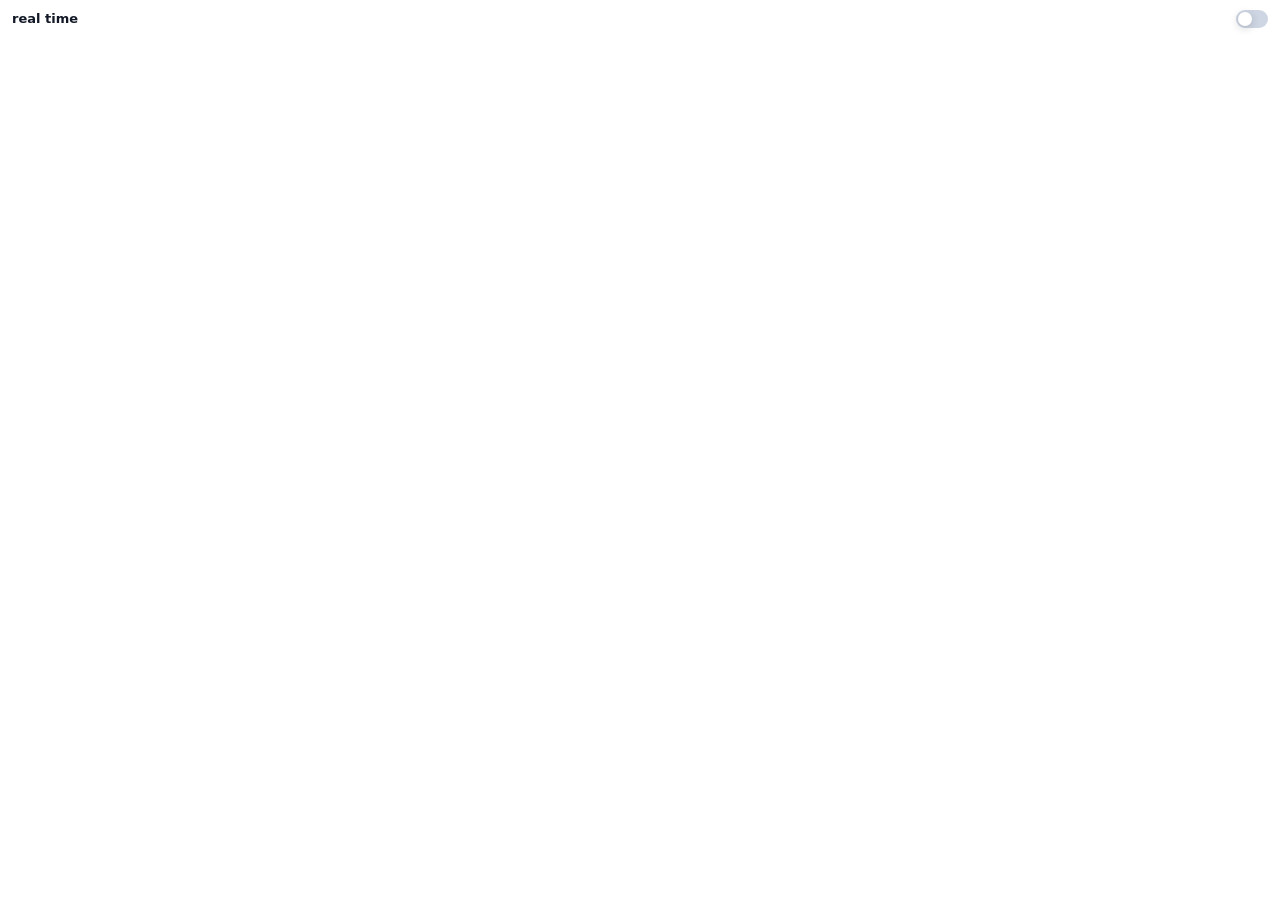
==== src/popup/index.html @ cd0339b8 "팝업 파일을 src 구조로 이동 - 변경 내용:   - popup HTML, CSS, JS를 src/popup 아래로 이동   - manifest의 default_popup 경로를" ====
<!doctype html>
<html lang="ko">

<head>
  <meta charset="utf-8">
  <meta name="viewport" content="width=device-width, initial-scale=1">
  <title>Real time</title>
  <link rel="stylesheet" href="popup.css">
</head>

<body>
  <main class="popup">
    <label class="toggle-card" for="enabled">
      <span class="toggle-label">real time</span>
      <input id="enabled" type="checkbox" role="switch">
      <span class="switch" aria-hidden="true"></span>
    </label>
  </main>
  <script src="popup.js"></script>
</body>

</html>
---- src/popup/popup.css ----
:root {
  --card: #ffffff;
  --card-border: #e2e6ee;
  --focus-shadow: rgba(37, 99, 235, 0.18);
  --text: #121826;
  --switch-off: #cfd6e3;
  --switch-knob: #ffffff;
  --switch-shadow: rgba(15, 23, 42, 0.2);
  --switch-on: #2563eb;
  color-scheme: light dark;
  font-family: Inter, ui-sans-serif, system-ui, -apple-system, BlinkMacSystemFont, "Segoe UI", sans-serif;
}

@media (prefers-color-scheme: dark) {
  :root {
    --card: #22252d;
    --card-border: #373c47;
    --focus-shadow: rgba(96, 165, 250, 0.26);
    --text: #f4f6fb;
    --switch-off: #555d6d;
    --switch-knob: #ffffff;
    --switch-shadow: rgba(0, 0, 0, 0.38);
    --switch-on: #60a5fa;
  }
}

html {
  background: transparent;
}

body {
  background: transparent;
  margin: 0;
  min-width: 132px;
}

.popup {
  background: var(--card);
  border: 0;
  color: var(--text);
  margin: 0;
  padding: 7px 12px;
}

.toggle-card {
  align-items: center;
  background: transparent;
  border: 0;
  cursor: pointer;
  display: flex;
  gap: 7px;
  justify-content: space-between;
  min-height: 24px;
  padding: 0;
  position: relative;
  user-select: none;
}

.toggle-label {
  color: var(--text);
  display: block;
  font-size: 13px;
  font-weight: 650;
  line-height: 1.2;
  white-space: nowrap;
}

.toggle-card input {
  opacity: 0;
  pointer-events: none;
  position: absolute;
}

.switch {
  background: var(--switch-off);
  border-radius: 999px;
  display: block;
  flex: 0 0 auto;
  height: 18px;
  position: relative;
  transition: background 140ms ease, box-shadow 140ms ease;
  width: 32px;
}

.switch::after {
  background: var(--switch-knob);
  border-radius: 50%;
  box-shadow: 0 2px 8px var(--switch-shadow);
  content: "";
  height: 14px;
  left: 2px;
  position: absolute;
  top: 2px;
  transition: transform 140ms ease, box-shadow 140ms ease;
  width: 14px;
}

.toggle-card input:checked + .switch {
  background: var(--switch-on);
  box-shadow: inset 0 0 0 1px rgba(255, 255, 255, 0.16);
}

.toggle-card input:checked + .switch::after {
  transform: translateX(14px);
}

.popup:has(input:focus-visible) {
  box-shadow: inset 0 0 0 2px var(--switch-on), inset 0 0 0 5px var(--focus-shadow);
}
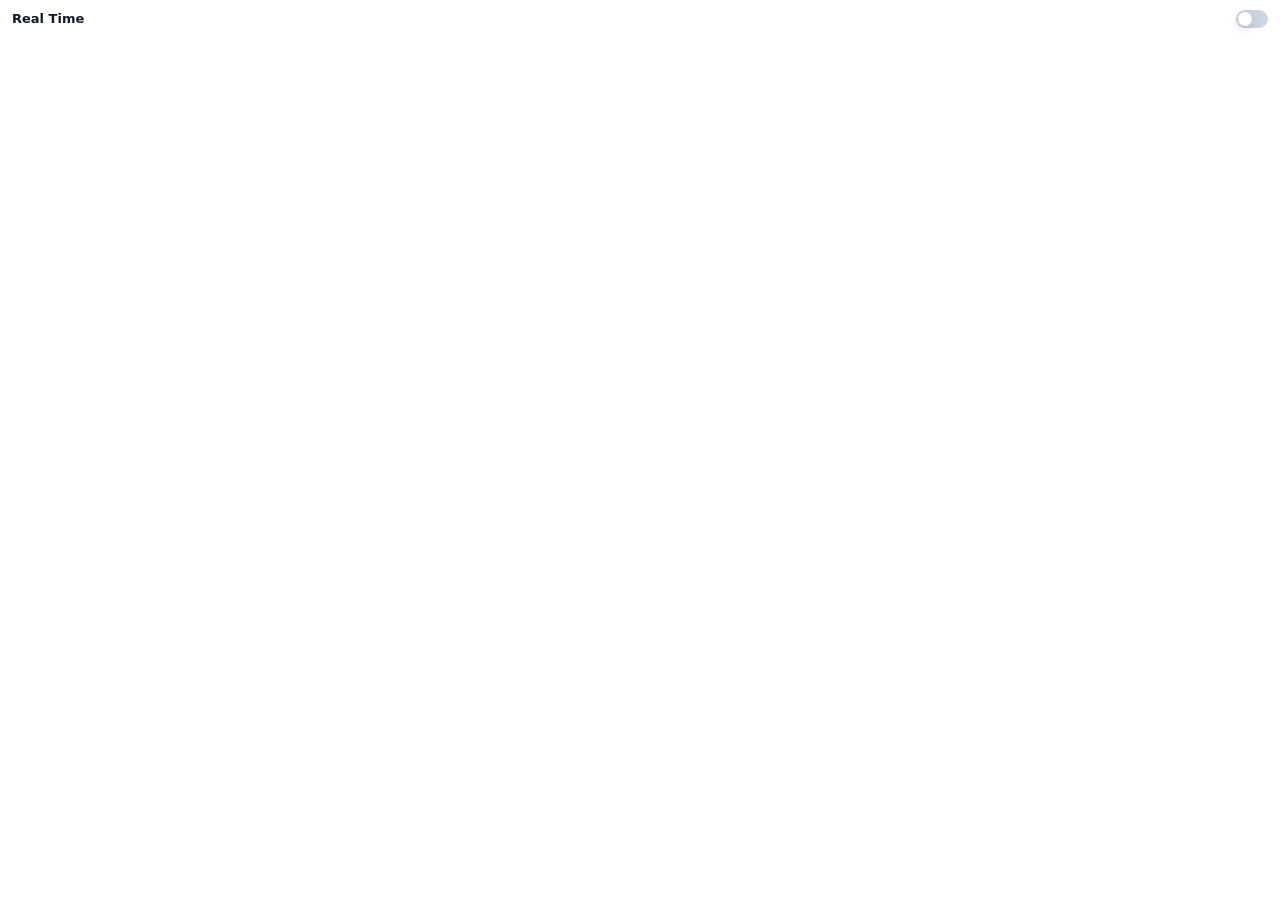
==== commit cc6fa13b: "공개 제품명을 Real Time으로 정리 - 변경 내용:   - manifest 제품명과 popup 제목을 Real Time으로 통일   - Chrome Web Store 업데이트" ====
--- a/src/popup/index.html
+++ b/src/popup/index.html
@@ -4,14 +4,14 @@
 <head>
   <meta charset="utf-8">
   <meta name="viewport" content="width=device-width, initial-scale=1">
-  <title>Real time</title>
+  <title>Real Time</title>
   <link rel="stylesheet" href="popup.css">
 </head>
 
 <body>
   <main class="popup">
     <label class="toggle-card" for="enabled">
-      <span class="toggle-label">real time</span>
+      <span class="toggle-label">Real Time</span>
       <input id="enabled" type="checkbox" role="switch">
       <span class="switch" aria-hidden="true"></span>
     </label>
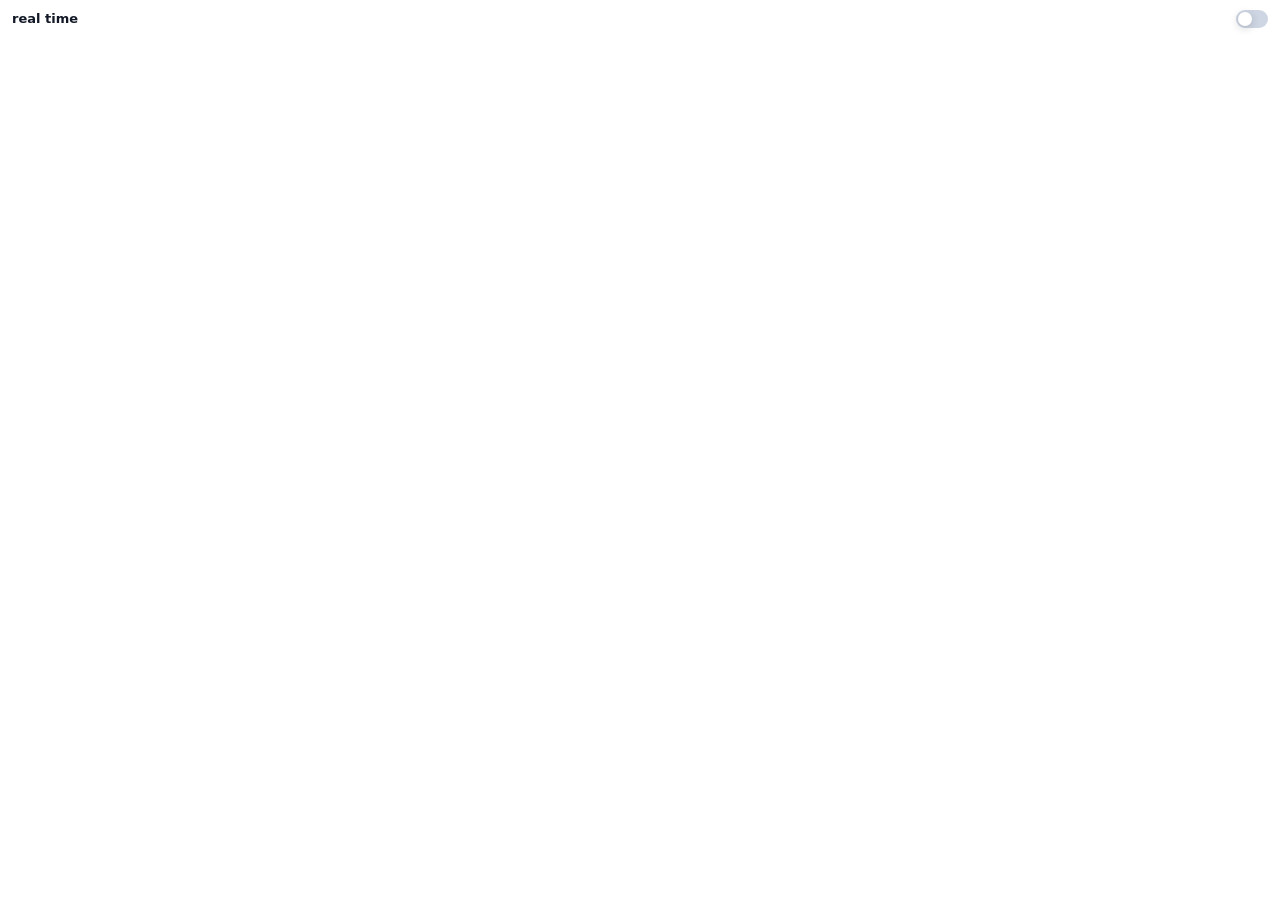
==== commit 9654ed30: "팝업 토글 라벨 표기 조정 - 변경 내용:   - popup 토글 라벨을 real time 표기로 조정 - 변경 이유:   - popup 화면에서 노출되는 라벨 표기를 요청된 상태" ====
--- a/src/popup/index.html
+++ b/src/popup/index.html
@@ -11,7 +11,7 @@
 <body>
   <main class="popup">
     <label class="toggle-card" for="enabled">
-      <span class="toggle-label">Real Time</span>
+      <span class="toggle-label">real time</span>
       <input id="enabled" type="checkbox" role="switch">
       <span class="switch" aria-hidden="true"></span>
     </label>
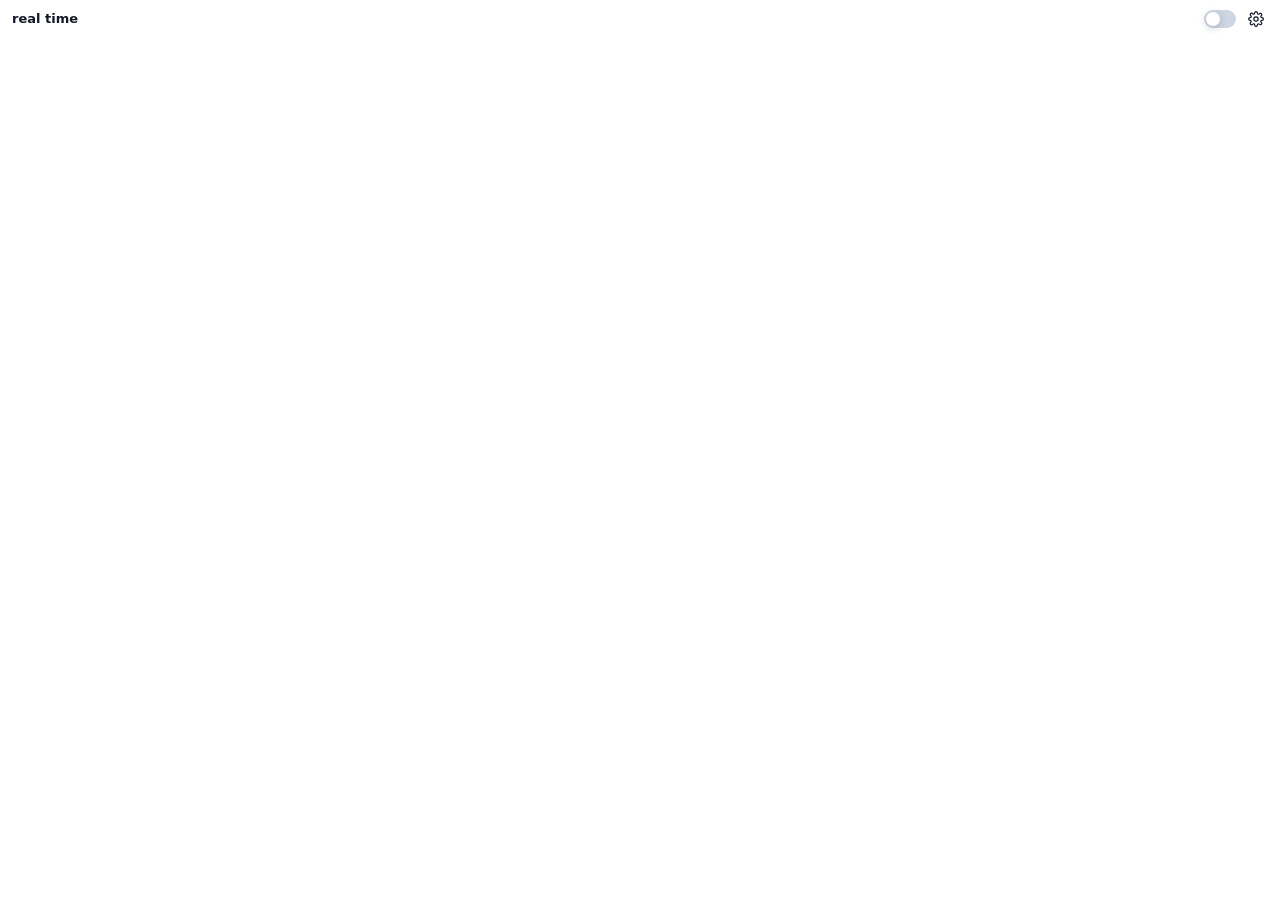
==== commit 4bc43783: "옵션 페이지와 공통 UI 스타일 추가 - 변경 내용:    - 확장 프로그램 옵션 페이지를 등록하고 popup에서 옵션 페이지를 열 수 있게 연결    - popup/options" ====
--- a/src/popup/index.html
+++ b/src/popup/index.html
@@ -5,6 +5,7 @@
   <meta charset="utf-8">
   <meta name="viewport" content="width=device-width, initial-scale=1">
   <title>Real Time</title>
+  <link rel="stylesheet" href="../shared/ui.css">
   <link rel="stylesheet" href="popup.css">
 </head>
 
@@ -12,9 +13,15 @@
   <main class="popup">
     <label class="toggle-card" for="enabled">
       <span class="toggle-label">real time</span>
-      <input id="enabled" type="checkbox" role="switch">
+      <input id="enabled" class="switch-input" type="checkbox" role="switch">
       <span class="switch" aria-hidden="true"></span>
     </label>
+    <button id="open-options" class="icon-button" type="button" aria-label="Open options" title="Options">
+      <svg viewBox="0 0 24 24" aria-hidden="true">
+        <path d="M12 15.2a3.2 3.2 0 1 0 0-6.4 3.2 3.2 0 0 0 0 6.4Z"></path>
+        <path d="M19.4 15a1.7 1.7 0 0 0 .3 1.9l.1.1a2 2 0 1 1-2.8 2.8l-.1-.1a1.7 1.7 0 0 0-1.9-.3 1.7 1.7 0 0 0-1 1.6V21a2 2 0 1 1-4 0v-.1a1.7 1.7 0 0 0-1-1.6 1.7 1.7 0 0 0-1.9.3l-.1.1A2 2 0 1 1 4.2 17l.1-.1a1.7 1.7 0 0 0 .3-1.9 1.7 1.7 0 0 0-1.6-1H3a2 2 0 1 1 0-4h.1a1.7 1.7 0 0 0 1.6-1 1.7 1.7 0 0 0-.3-1.9L4.3 7A2 2 0 1 1 7 4.2l.1.1a1.7 1.7 0 0 0 1.9.3 1.7 1.7 0 0 0 1-1.6V3a2 2 0 1 1 4 0v.1a1.7 1.7 0 0 0 1 1.6 1.7 1.7 0 0 0 1.9-.3l.1-.1A2 2 0 1 1 19.8 7l-.1.1a1.7 1.7 0 0 0-.3 1.9 1.7 1.7 0 0 0 1.6 1h.1a2 2 0 1 1 0 4H21a1.7 1.7 0 0 0-1.6 1Z"></path>
+      </svg>
+    </button>
   </main>
   <script src="popup.js"></script>
 </body>
--- a/src/shared/ui.css
+++ b/src/shared/ui.css
@@ -0,0 +1,69 @@
+:root {
+  --rt-background: #f7f8fb;
+  --rt-border: #dfe5ef;
+  --rt-focus-shadow: rgba(37, 99, 235, 0.18);
+  --rt-muted: #5d6878;
+  --rt-surface: #ffffff;
+  --rt-surface-hover: #eef3ff;
+  --rt-switch-knob: #ffffff;
+  --rt-switch-off: #cfd6e3;
+  --rt-switch-on: #2563eb;
+  --rt-switch-shadow: rgba(15, 23, 42, 0.2);
+  --rt-text: #121826;
+  color-scheme: light dark;
+  font-family: Inter, ui-sans-serif, system-ui, -apple-system, BlinkMacSystemFont, "Segoe UI", sans-serif;
+}
+
+@media (prefers-color-scheme: dark) {
+  :root {
+    --rt-background: #171a21;
+    --rt-border: #333947;
+    --rt-focus-shadow: rgba(96, 165, 250, 0.26);
+    --rt-muted: #aab3c1;
+    --rt-surface: #22252d;
+    --rt-surface-hover: #2f3440;
+    --rt-switch-knob: #ffffff;
+    --rt-switch-off: #555d6d;
+    --rt-switch-on: #60a5fa;
+    --rt-switch-shadow: rgba(0, 0, 0, 0.38);
+    --rt-text: #f4f6fb;
+  }
+}
+
+.switch-input {
+  opacity: 0;
+  pointer-events: none;
+  position: absolute;
+}
+
+.switch {
+  background: var(--rt-switch-off);
+  border-radius: 999px;
+  display: block;
+  flex: 0 0 auto;
+  height: var(--rt-switch-height, 22px);
+  position: relative;
+  transition: background 140ms ease, box-shadow 140ms ease;
+  width: var(--rt-switch-width, 40px);
+}
+
+.switch::after {
+  background: var(--rt-switch-knob);
+  border-radius: 50%;
+  box-shadow: 0 2px 8px var(--rt-switch-shadow);
+  content: "";
+  height: var(--rt-switch-knob-size, 18px);
+  left: 2px;
+  position: absolute;
+  top: 2px;
+  transition: transform 140ms ease, box-shadow 140ms ease;
+  width: var(--rt-switch-knob-size, 18px);
+}
+
+.switch-input:checked + .switch {
+  background: var(--rt-switch-on);
+}
+
+.switch-input:checked + .switch::after {
+  transform: translateX(var(--rt-switch-translate, 18px));
+}
--- a/src/popup/popup.css
+++ b/src/popup/popup.css
@@ -1,29 +1,3 @@
-:root {
-  --card: #ffffff;
-  --card-border: #e2e6ee;
-  --focus-shadow: rgba(37, 99, 235, 0.18);
-  --text: #121826;
-  --switch-off: #cfd6e3;
-  --switch-knob: #ffffff;
-  --switch-shadow: rgba(15, 23, 42, 0.2);
-  --switch-on: #2563eb;
-  color-scheme: light dark;
-  font-family: Inter, ui-sans-serif, system-ui, -apple-system, BlinkMacSystemFont, "Segoe UI", sans-serif;
-}
-
-@media (prefers-color-scheme: dark) {
-  :root {
-    --card: #22252d;
-    --card-border: #373c47;
-    --focus-shadow: rgba(96, 165, 250, 0.26);
-    --text: #f4f6fb;
-    --switch-off: #555d6d;
-    --switch-knob: #ffffff;
-    --switch-shadow: rgba(0, 0, 0, 0.38);
-    --switch-on: #60a5fa;
-  }
-}
-
 html {
   background: transparent;
 }
@@ -31,13 +5,21 @@
 body {
   background: transparent;
   margin: 0;
-  min-width: 132px;
+  min-width: 164px;
 }
 
 .popup {
-  background: var(--card);
+  --rt-switch-height: 18px;
+  --rt-switch-knob-size: 14px;
+  --rt-switch-translate: 14px;
+  --rt-switch-width: 32px;
+  align-items: center;
+  background: var(--rt-surface);
   border: 0;
-  color: var(--text);
+  color: var(--rt-text);
+  display: flex;
+  gap: 8px;
+  justify-content: space-between;
   margin: 0;
   padding: 7px 12px;
 }
@@ -48,6 +30,7 @@
   border: 0;
   cursor: pointer;
   display: flex;
+  flex: 1;
   gap: 7px;
   justify-content: space-between;
   min-height: 24px;
@@ -57,7 +40,7 @@
 }
 
 .toggle-label {
-  color: var(--text);
+  color: var(--rt-text);
   display: block;
   font-size: 13px;
   font-weight: 650;
@@ -65,45 +48,41 @@
   white-space: nowrap;
 }
 
-.toggle-card input {
-  opacity: 0;
-  pointer-events: none;
-  position: absolute;
-}
-
-.switch {
-  background: var(--switch-off);
-  border-radius: 999px;
-  display: block;
-  flex: 0 0 auto;
-  height: 18px;
-  position: relative;
-  transition: background 140ms ease, box-shadow 140ms ease;
-  width: 32px;
-}
-
-.switch::after {
-  background: var(--switch-knob);
-  border-radius: 50%;
-  box-shadow: 0 2px 8px var(--switch-shadow);
-  content: "";
-  height: 14px;
-  left: 2px;
-  position: absolute;
-  top: 2px;
-  transition: transform 140ms ease, box-shadow 140ms ease;
-  width: 14px;
-}
-
-.toggle-card input:checked + .switch {
-  background: var(--switch-on);
+.switch-input:checked + .switch {
   box-shadow: inset 0 0 0 1px rgba(255, 255, 255, 0.16);
 }
 
-.toggle-card input:checked + .switch::after {
-  transform: translateX(14px);
+.icon-button {
+  align-items: center;
+  background: transparent;
+  border: 0;
+  border-radius: 50%;
+  color: var(--rt-text);
+  cursor: pointer;
+  display: inline-flex;
+  flex: 0 0 auto;
+  height: 24px;
+  justify-content: center;
+  padding: 0;
+  width: 24px;
 }
 
-.popup:has(input:focus-visible) {
-  box-shadow: inset 0 0 0 2px var(--switch-on), inset 0 0 0 5px var(--focus-shadow);
+.icon-button:hover {
+  background: var(--rt-surface-hover);
 }
+
+.icon-button svg {
+  fill: none;
+  height: 16px;
+  stroke: currentColor;
+  stroke-linecap: round;
+  stroke-linejoin: round;
+  stroke-width: 1.8;
+  width: 16px;
+}
+
+.popup:has(input:focus-visible),
+.icon-button:focus-visible {
+  box-shadow: inset 0 0 0 2px var(--rt-switch-on), inset 0 0 0 5px var(--rt-focus-shadow);
+  outline: 0;
+}
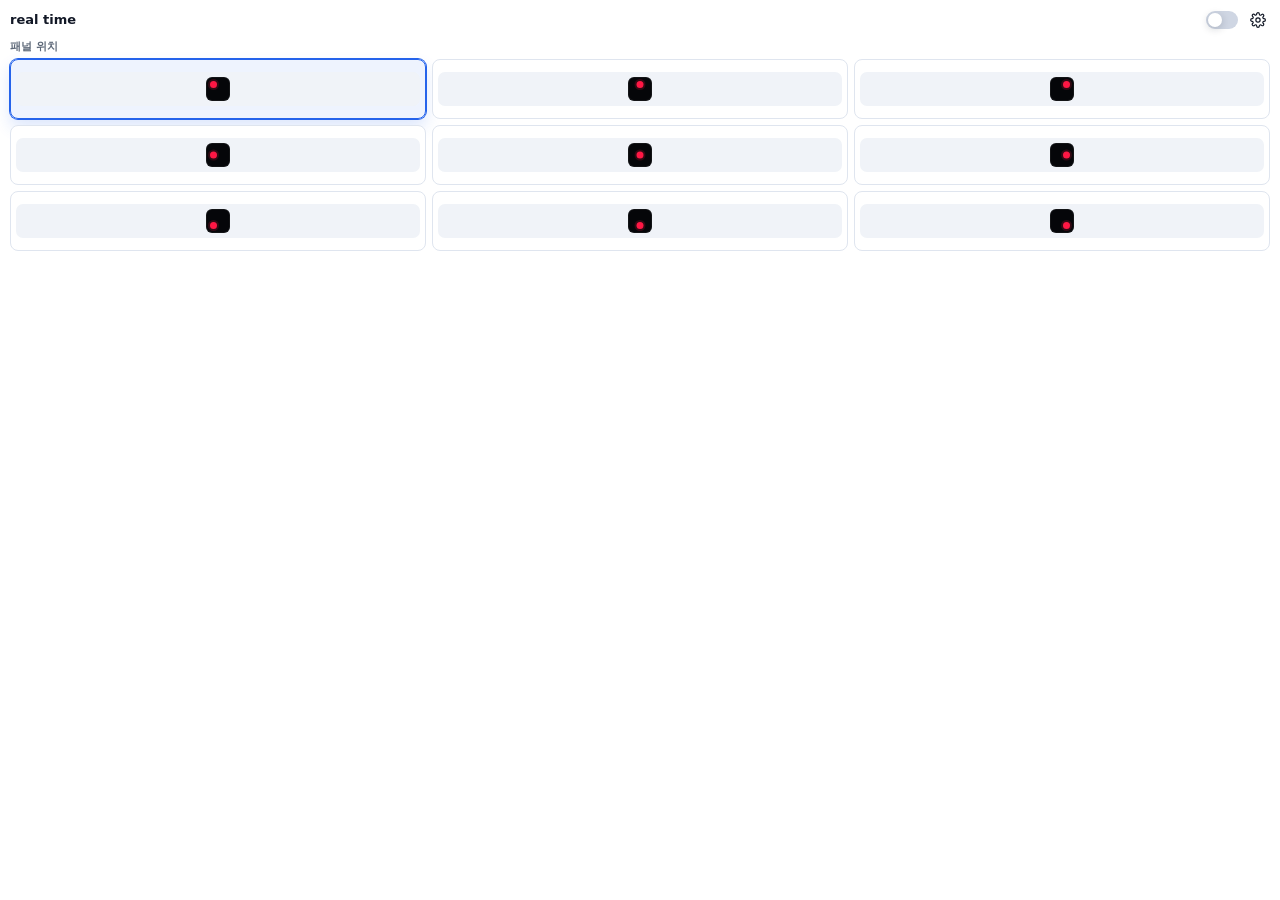
==== commit 148719ed: "팝업에 패널 위치 설정 추가 - 변경 내용:   - 팝업에서 패널 위치를 선택할 수 있는 9칸 위치 설정 UI를 추가   - 팝업 선택값을 기존 panelPosition 저장값과 " ====
--- a/src/popup/index.html
+++ b/src/popup/index.html
@@ -11,18 +11,108 @@
 
 <body>
   <main class="popup">
-    <label class="toggle-card" for="enabled">
-      <span class="toggle-label">real time</span>
-      <input id="enabled" class="switch-input" type="checkbox" role="switch">
-      <span class="switch" aria-hidden="true"></span>
-    </label>
-    <button id="open-options" class="icon-button" type="button" aria-label="Open options" title="Options">
-      <svg viewBox="0 0 24 24" aria-hidden="true">
-        <path d="M12 15.2a3.2 3.2 0 1 0 0-6.4 3.2 3.2 0 0 0 0 6.4Z"></path>
-        <path d="M19.4 15a1.7 1.7 0 0 0 .3 1.9l.1.1a2 2 0 1 1-2.8 2.8l-.1-.1a1.7 1.7 0 0 0-1.9-.3 1.7 1.7 0 0 0-1 1.6V21a2 2 0 1 1-4 0v-.1a1.7 1.7 0 0 0-1-1.6 1.7 1.7 0 0 0-1.9.3l-.1.1A2 2 0 1 1 4.2 17l.1-.1a1.7 1.7 0 0 0 .3-1.9 1.7 1.7 0 0 0-1.6-1H3a2 2 0 1 1 0-4h.1a1.7 1.7 0 0 0 1.6-1 1.7 1.7 0 0 0-.3-1.9L4.3 7A2 2 0 1 1 7 4.2l.1.1a1.7 1.7 0 0 0 1.9.3 1.7 1.7 0 0 0 1-1.6V3a2 2 0 1 1 4 0v.1a1.7 1.7 0 0 0 1 1.6 1.7 1.7 0 0 0 1.9-.3l.1-.1A2 2 0 1 1 19.8 7l-.1.1a1.7 1.7 0 0 0-.3 1.9 1.7 1.7 0 0 0 1.6 1h.1a2 2 0 1 1 0 4H21a1.7 1.7 0 0 0-1.6 1Z"></path>
-      </svg>
-    </button>
+    <div class="popup-toolbar">
+      <label class="toggle-card" for="enabled">
+        <span class="toggle-label">real time</span>
+        <input id="enabled" class="switch-input" type="checkbox" role="switch">
+        <span class="switch" aria-hidden="true"></span>
+      </label>
+      <button id="open-options" class="icon-button" type="button" aria-label="Open options" title="Options">
+        <svg viewBox="0 0 24 24" aria-hidden="true">
+          <path d="M12 15.2a3.2 3.2 0 1 0 0-6.4 3.2 3.2 0 0 0 0 6.4Z"></path>
+          <path d="M19.4 15a1.7 1.7 0 0 0 .3 1.9l.1.1a2 2 0 1 1-2.8 2.8l-.1-.1a1.7 1.7 0 0 0-1.9-.3 1.7 1.7 0 0 0-1 1.6V21a2 2 0 1 1-4 0v-.1a1.7 1.7 0 0 0-1-1.6 1.7 1.7 0 0 0-1.9.3l-.1.1A2 2 0 1 1 4.2 17l.1-.1a1.7 1.7 0 0 0 .3-1.9 1.7 1.7 0 0 0-1.6-1H3a2 2 0 1 1 0-4h.1a1.7 1.7 0 0 0 1.6-1 1.7 1.7 0 0 0-.3-1.9L4.3 7A2 2 0 1 1 7 4.2l.1.1a1.7 1.7 0 0 0 1.9.3 1.7 1.7 0 0 0 1-1.6V3a2 2 0 1 1 4 0v.1a1.7 1.7 0 0 0 1 1.6 1.7 1.7 0 0 0 1.9-.3l.1-.1A2 2 0 1 1 19.8 7l-.1.1a1.7 1.7 0 0 0-.3 1.9 1.7 1.7 0 0 0 1.6 1h.1a2 2 0 1 1 0 4H21a1.7 1.7 0 0 0-1.6 1Z"></path>
+        </svg>
+      </button>
+    </div>
+
+    <fieldset class="position-picker">
+      <legend class="position-title">패널 위치</legend>
+      <div class="position-grid">
+        <label class="position-option" title="Top left">
+          <input type="radio" name="panel-position" value="top-left" checked>
+          <span class="position-preview" aria-hidden="true">
+            <span class="position-frame">
+              <span class="position-marker"></span>
+            </span>
+          </span>
+          <span class="visually-hidden">Top left</span>
+        </label>
+        <label class="position-option" title="Top center">
+          <input type="radio" name="panel-position" value="top-center">
+          <span class="position-preview" aria-hidden="true">
+            <span class="position-frame">
+              <span class="position-marker"></span>
+            </span>
+          </span>
+          <span class="visually-hidden">Top center</span>
+        </label>
+        <label class="position-option" title="Top right">
+          <input type="radio" name="panel-position" value="top-right">
+          <span class="position-preview" aria-hidden="true">
+            <span class="position-frame">
+              <span class="position-marker"></span>
+            </span>
+          </span>
+          <span class="visually-hidden">Top right</span>
+        </label>
+        <label class="position-option" title="Center left">
+          <input type="radio" name="panel-position" value="center-left">
+          <span class="position-preview" aria-hidden="true">
+            <span class="position-frame">
+              <span class="position-marker"></span>
+            </span>
+          </span>
+          <span class="visually-hidden">Center left</span>
+        </label>
+        <label class="position-option" title="Center">
+          <input type="radio" name="panel-position" value="center-center">
+          <span class="position-preview" aria-hidden="true">
+            <span class="position-frame">
+              <span class="position-marker"></span>
+            </span>
+          </span>
+          <span class="visually-hidden">Center</span>
+        </label>
+        <label class="position-option" title="Center right">
+          <input type="radio" name="panel-position" value="center-right">
+          <span class="position-preview" aria-hidden="true">
+            <span class="position-frame">
+              <span class="position-marker"></span>
+            </span>
+          </span>
+          <span class="visually-hidden">Center right</span>
+        </label>
+        <label class="position-option" title="Bottom left">
+          <input type="radio" name="panel-position" value="bottom-left">
+          <span class="position-preview" aria-hidden="true">
+            <span class="position-frame">
+              <span class="position-marker"></span>
+            </span>
+          </span>
+          <span class="visually-hidden">Bottom left</span>
+        </label>
+        <label class="position-option" title="Bottom center">
+          <input type="radio" name="panel-position" value="bottom-center">
+          <span class="position-preview" aria-hidden="true">
+            <span class="position-frame">
+              <span class="position-marker"></span>
+            </span>
+          </span>
+          <span class="visually-hidden">Bottom center</span>
+        </label>
+        <label class="position-option" title="Bottom right">
+          <input type="radio" name="panel-position" value="bottom-right">
+          <span class="position-preview" aria-hidden="true">
+            <span class="position-frame">
+              <span class="position-marker"></span>
+            </span>
+          </span>
+          <span class="visually-hidden">Bottom right</span>
+        </label>
+      </div>
+    </fieldset>
   </main>
+  <script src="../shared/settings.js"></script>
   <script src="popup.js"></script>
 </body>
 
--- a/src/popup/popup.css
+++ b/src/popup/popup.css
@@ -5,7 +5,7 @@
 body {
   background: transparent;
   margin: 0;
-  min-width: 164px;
+  min-width: 236px;
 }
 
 .popup {
@@ -18,10 +18,19 @@
   border: 0;
   color: var(--rt-text);
   display: flex;
+  flex-direction: column;
   gap: 8px;
   justify-content: space-between;
   margin: 0;
-  padding: 7px 12px;
+  padding: 8px 10px 10px;
+}
+
+.popup-toolbar {
+  align-items: center;
+  display: flex;
+  gap: 8px;
+  justify-content: space-between;
+  width: 100%;
 }
 
 .toggle-card {
@@ -81,8 +90,196 @@
   width: 16px;
 }
 
-.popup:has(input:focus-visible),
+.position-picker {
+  border: 0;
+  margin: 0;
+  padding: 0;
+  width: 100%;
+}
+
+.position-title {
+  color: var(--rt-muted);
+  font-size: 11px;
+  font-weight: 700;
+  line-height: 1.2;
+  margin-bottom: 6px;
+  padding: 0;
+}
+
+.position-grid {
+  --rt-position-accent: #ff1744;
+  --rt-position-accent-shadow: rgba(255, 23, 68, 0.18);
+  --rt-position-frame: #050609;
+  --rt-position-preview: #f0f3f8;
+  --rt-position-selected: var(--rt-switch-on);
+  --rt-position-selected-shadow: rgba(37, 99, 235, 0.16);
+  --rt-position-selected-soft: rgba(37, 99, 235, 0.08);
+  display: grid;
+  gap: 6px;
+  grid-template-columns: repeat(3, minmax(0, 1fr));
+  width: 100%;
+}
+
+.position-option {
+  align-items: center;
+  background: var(--rt-surface);
+  border: 1px solid var(--rt-border);
+  border-radius: 8px;
+  cursor: pointer;
+  display: flex;
+  justify-content: center;
+  min-height: 48px;
+  padding: 5px;
+  position: relative;
+  transition: background 140ms ease, border-color 140ms ease, box-shadow 140ms ease;
+  user-select: none;
+}
+
+.position-option:hover {
+  background: var(--rt-surface-hover);
+}
+
+.position-option:has(input:checked) {
+  background: var(--rt-position-selected-soft);
+  border-color: var(--rt-position-selected);
+  box-shadow: 0 0 0 1px var(--rt-position-selected), 0 8px 16px var(--rt-position-selected-shadow);
+}
+
+.position-option:has(input:focus-visible) {
+  box-shadow: 0 0 0 3px var(--rt-focus-shadow);
+}
+
+.position-option input {
+  opacity: 0;
+  pointer-events: none;
+  position: absolute;
+}
+
+.position-preview {
+  align-items: center;
+  background: var(--rt-position-preview);
+  border-radius: 7px;
+  display: flex;
+  height: 34px;
+  justify-content: center;
+  width: 100%;
+}
+
+.position-frame {
+  background: var(--rt-position-frame);
+  border-radius: 6px;
+  box-shadow: inset 0 0 0 1px rgba(255, 255, 255, 0.06);
+  display: block;
+  height: 24px;
+  position: relative;
+  width: 24px;
+}
+
+.position-marker {
+  background: var(--rt-position-accent);
+  border-radius: 50%;
+  box-shadow: 0 0 0 2px var(--rt-position-accent-shadow);
+  display: block;
+  height: 7px;
+  position: absolute;
+  width: 7px;
+}
+
+.position-option:has(input[value="top-left"]) .position-marker {
+  left: 4px;
+  top: 4px;
+}
+
+.position-option:has(input[value="top-center"]) .position-marker {
+  left: 50%;
+  top: 4px;
+  transform: translateX(-50%);
+}
+
+.position-option:has(input[value="top-right"]) .position-marker {
+  right: 4px;
+  top: 4px;
+}
+
+.position-option:has(input[value="center-left"]) .position-marker {
+  left: 4px;
+  top: 50%;
+  transform: translateY(-50%);
+}
+
+.position-option:has(input[value="center-center"]) .position-marker {
+  left: 50%;
+  top: 50%;
+  transform: translate(-50%, -50%);
+}
+
+.position-option:has(input[value="center-right"]) .position-marker {
+  right: 4px;
+  top: 50%;
+  transform: translateY(-50%);
+}
+
+.position-option:has(input[value="bottom-left"]) .position-marker {
+  bottom: 4px;
+  left: 4px;
+}
+
+.position-option:has(input[value="bottom-center"]) .position-marker {
+  bottom: 4px;
+  left: 50%;
+  transform: translateX(-50%);
+}
+
+.position-option:has(input[value="bottom-right"]) .position-marker {
+  bottom: 4px;
+  right: 4px;
+}
+
+.visually-hidden {
+  clip: rect(0 0 0 0);
+  clip-path: inset(50%);
+  height: 1px;
+  overflow: hidden;
+  position: absolute;
+  white-space: nowrap;
+  width: 1px;
+}
+
+.popup-toolbar:has(input:focus-visible),
 .icon-button:focus-visible {
   box-shadow: inset 0 0 0 2px var(--rt-switch-on), inset 0 0 0 5px var(--rt-focus-shadow);
   outline: 0;
 }
+
+@media (prefers-reduced-motion: reduce) {
+  .position-option {
+    transition: none;
+  }
+}
+
+@media (prefers-color-scheme: dark) {
+  .position-grid {
+    --rt-position-accent: #ff4f73;
+    --rt-position-accent-shadow: rgba(255, 79, 115, 0.28);
+    --rt-position-frame: #05070d;
+    --rt-position-preview: #2c3442;
+    --rt-position-selected: #60a5fa;
+    --rt-position-selected-shadow: rgba(96, 165, 250, 0.3);
+    --rt-position-selected-soft: rgba(96, 165, 250, 0.18);
+  }
+
+  .position-option {
+    background: #242b36;
+    border-color: #445066;
+  }
+
+  .position-option:hover {
+    background: #2b3442;
+    border-color: #5b6881;
+  }
+
+  .position-option:has(input:checked) {
+    background: #1f3144;
+    border-color: var(--rt-position-selected);
+  }
+}
